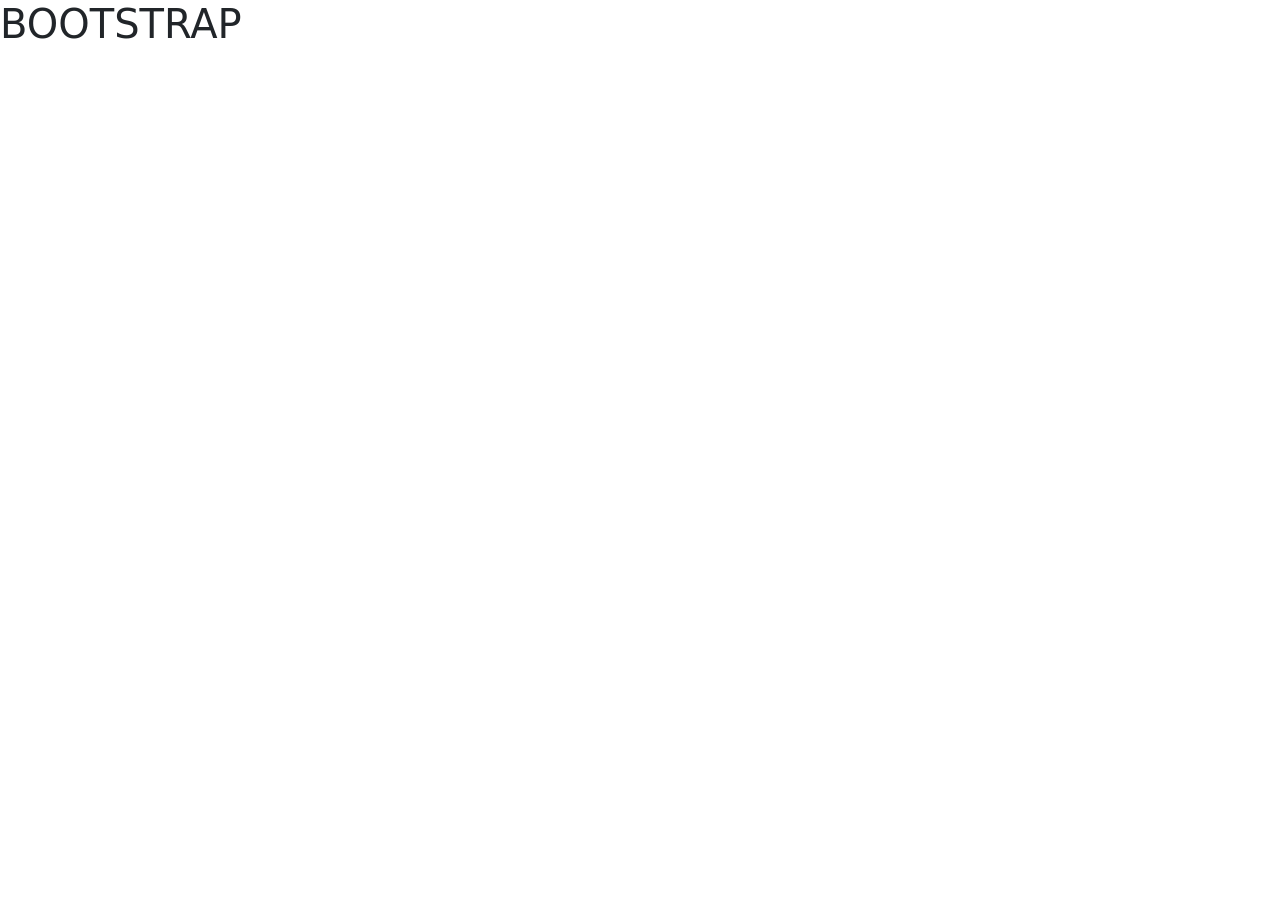
==== index.html @ fb4cb41c "inicio repo" ====
<!DOCTYPE html>
<html lang="en">
<head>
    <meta charset="UTF-8">
    <meta name="viewport" content="width=device-width, initial-scale=1.0">
    <title>Document</title>
    <link href="https://cdn.jsdelivr.net/npm/bootstrap@5.3.8/dist/css/bootstrap.min.css" rel="stylesheet" integrity="sha384-sRIl4kxILFvY47J16cr9ZwB07vP4J8+LH7qKQnuqkuIAvNWLzeN8tE5YBujZqJLB" crossorigin="anonymous">
</head>
<body>
    <h1>BOOTSTRAP</h1>

    <script src="https://cdn.jsdelivr.net/npm/bootstrap@5.3.8/dist/js/bootstrap.bundle.min.js" integrity="sha384-FKyoEForCGlyvwx9Hj09JcYn3nv7wiPVlz7YYwJrWVcXK/BmnVDxM+D2scQbITxI" crossorigin="anonymous"></script>
</body>
</html>
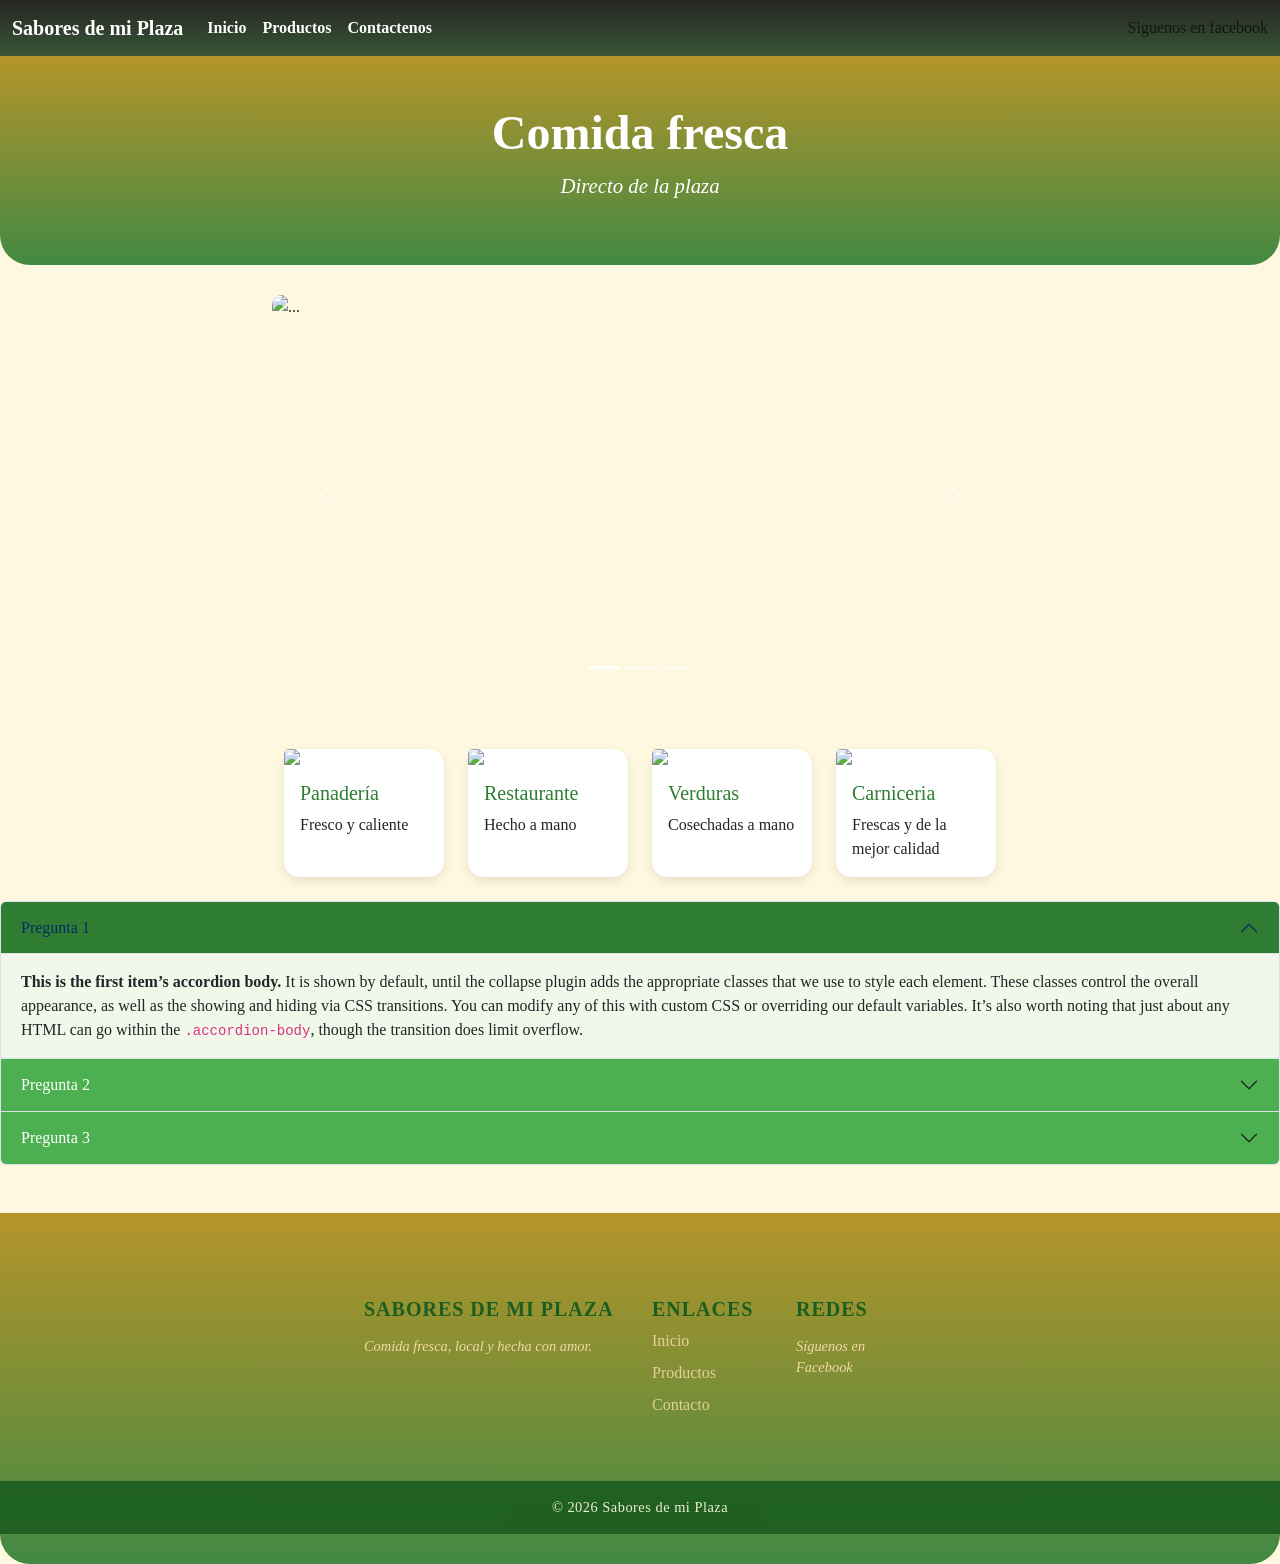
==== commit 0eff6899: "ultimos cambios" ====
--- a/index.html
+++ b/index.html
@@ -1,14 +1,235 @@
 <!DOCTYPE html>
 <html lang="en">
+
 <head>
-    <meta charset="UTF-8">
-    <meta name="viewport" content="width=device-width, initial-scale=1.0">
-    <title>Document</title>
-    <link href="https://cdn.jsdelivr.net/npm/bootstrap@5.3.8/dist/css/bootstrap.min.css" rel="stylesheet" integrity="sha384-sRIl4kxILFvY47J16cr9ZwB07vP4J8+LH7qKQnuqkuIAvNWLzeN8tE5YBujZqJLB" crossorigin="anonymous">
+  <meta charset="UTF-8">
+  <meta name="viewport" content="width=device-width, initial-scale=1.0">
+  <title>Sabores de mi plaza</title>
+  <link href="https://cdn.jsdelivr.net/npm/bootstrap@5.3.8/dist/css/bootstrap.min.css" rel="stylesheet"
+    integrity="sha384-sRIl4kxILFvY47J16cr9ZwB07vP4J8+LH7qKQnuqkuIAvNWLzeN8tE5YBujZqJLB" crossorigin="anonymous">
+
+    <link rel="preconnect" href="https://fonts.googleapis.com">
+<link rel="preconnect" href="https://fonts.gstatic.com" crossorigin>
+<link href="https://fonts.googleapis.com/css2?family=Edu+VIC+WA+NT+Hand:wght@400..700&display=swap" rel="stylesheet">
+
+
+    <link rel="stylesheet" href="styles.css">
 </head>
+
 <body>
-    <h1>BOOTSTRAP</h1>
-
-    <script src="https://cdn.jsdelivr.net/npm/bootstrap@5.3.8/dist/js/bootstrap.bundle.min.js" integrity="sha384-FKyoEForCGlyvwx9Hj09JcYn3nv7wiPVlz7YYwJrWVcXK/BmnVDxM+D2scQbITxI" crossorigin="anonymous"></script>
+
+  <nav class="navbar navbar-expand-lg bg-body-tertiary">
+    <div class="container-fluid">
+      <a class="navbar-brand" href="#">Sabores de mi Plaza</a>
+      <button class="navbar-toggler" type="button" data-bs-toggle="collapse" data-bs-target="#navbarText"
+        aria-controls="navbarText" aria-expanded="false" aria-label="Toggle navigation">
+        <span class="navbar-toggler-icon"></span>
+      </button>
+      <div class="collapse navbar-collapse" id="navbarText">
+        <ul class="navbar-nav me-auto mb-2 mb-lg-0">
+          <li class="nav-item">
+            <a class="nav-link active" aria-current="page" href="./index.html">Inicio</a>
+          </li>
+          <li class="nav-item">
+            <a class="nav-link" href="./productos.html">Productos</a>
+          </li>
+          <li class="nav-item">
+            <a class="nav-link" href="./contacto.html">Contactenos</a>
+          </li>
+        </ul>
+        <span class="navbar-text">
+          Siguenos en facebook
+        </span>
+      </div>
+    </div>
+  </nav>
+
+
+  <section class="bg-info text-white text-center p-5">
+    <h1>Comida fresca</h1>
+    <p>Directo de la plaza</p>
+    <!-- <a class="btn btn-primary">Ver productos</a> -->
+  </section>
+
+
+
+  <div class="container">
+    <div class="row justify-content-center">
+      <div class="col-8">
+        <div id="carouselExampleIndicators" class="carousel slide" data-bs-ride="carousel">
+          <div class="carousel-indicators">
+            <button type="button" data-bs-target="#carouselExampleIndicators" data-bs-slide-to="0" class="active"
+              aria-current="true" aria-label="Slide 1"></button>
+            <button type="button" data-bs-target="#carouselExampleIndicators" data-bs-slide-to="1"
+              aria-label="Slide 2"></button>
+            <button type="button" data-bs-target="#carouselExampleIndicators" data-bs-slide-to="2"
+              aria-label="Slide 3"></button>
+          </div>
+          <div class="carousel-inner">
+            <div class="carousel-item active">
+              <img
+                src="https://images.unsplash.com/photo-1605000797499-95a51c5269ae?q=80&w=1171&auto=format&fit=crop&ixlib=rb-4.1.0&ixid=M3wxMjA3fDB8MHxwaG90by1wYWdlfHx8fGVufDB8fHx8fA%3D%3D"
+                class="d-block w-100" alt="...">
+            </div>
+            <div class="carousel-item">
+              <img
+                src="https://images.unsplash.com/photo-1599385108614-86b8fce547ef?q=80&w=1170&auto=format&fit=crop&ixlib=rb-4.1.0&ixid=M3wxMjA3fDB8MHxwaG90by1wYWdlfHx8fGVufDB8fHx8fA%3D%3D"
+                class="d-block w-100" alt="...">
+            </div>
+            <div class="carousel-item">
+              <img
+                src="https://plus.unsplash.com/premium_photo-1678344176441-988d2e31455b?q=80&w=1171&auto=format&fit=crop&ixlib=rb-4.1.0&ixid=M3wxMjA3fDB8MHxwaG90by1wYWdlfHx8fGVufDB8fHx8fA%3D%3D"
+                class="d-block w-100" alt="...">
+            </div>
+          </div>
+          <button class="carousel-control-prev" type="button" data-bs-target="#carouselExampleIndicators"
+            data-bs-slide="prev">
+            <span class="carousel-control-prev-icon" aria-hidden="true"></span>
+            <span class="visually-hidden">Previous</span>
+          </button>
+          <button class="carousel-control-next" type="button" data-bs-target="#carouselExampleIndicators"
+            data-bs-slide="next">
+            <span class="carousel-control-next-icon" aria-hidden="true"></span>
+            <span class="visually-hidden">Next</span>
+          </button>
+        </div>
+
+        <br>
+
+
+
+        <div class="container">
+          <div class="row">
+            <div class="col-12 col-md-6   col-lg-3 ">
+              <div class="card h-100">
+                <img class="card-img-top"
+                  src="https://plus.unsplash.com/premium_photo-1665669263531-cdcbe18e7fe4?q=80&w=925&auto=format&fit=crop&ixlib=rb-4.1.0&ixid=M3wxMjA3fDB8MHxwaG90by1wYWdlfHx8fGVufDB8fHx8fA%3D%3D">
+                <div class="card-body">
+                  <h5 class="card-title">Panadería</h5>
+                  <p class="card-text">Fresco y caliente</p>
+                </div>
+              </div>
+            </div>
+
+            <div class="col-12 col-md-6  col-lg-3">
+              <div class="card h-100">
+                <img class="card-img-top"
+                  src="https://plus.unsplash.com/premium_photo-1683121624323-0c5bf3ca6af2?q=80&w=1170&auto=format&fit=crop&ixlib=rb-4.1.0&ixid=M3wxMjA3fDB8MHxwaG90by1wYWdlfHx8fGVufDB8fHx8fA%3D%3D">
+                <div class="card-body">
+                  <h5 class="card-title">Restaurante</h5>
+                  <p class="card-text">Hecho a mano</p>
+                </div>
+              </div>
+            </div>
+
+            <div class="col-12 col-md-6  col-lg-3">
+              <div class="card h-100">
+                <img class="card-img-top"
+                  src="https://images.unsplash.com/photo-1685399246585-a40f21046906?q=80&w=1171&auto=format&fit=crop&ixlib=rb-4.1.0&ixid=M3wxMjA3fDB8MHxwaG90by1wYWdlfHx8fGVufDB8fHx8fA%3D%3D">
+                <div class="card-body">
+                  <h5 class="card-title">Verduras</h5>
+                  <p class="card-text">Cosechadas a mano</p>
+                </div>
+              </div>
+            </div>
+
+            <div class="col-12 col-md-6 col-lg-3">
+              <div class="card h-100">
+                <img class="card-img-top"
+                  src="https://images.unsplash.com/photo-1589372545389-bb4d9d138bdb?q=80&w=1176&auto=format&fit=crop&ixlib=rb-4.1.0&ixid=M3wxMjA3fDB8MHxwaG90by1wYWdlfHx8fGVufDB8fHx8fA%3D%3D">
+                <div class="card-body">
+                  <h5 class="card-title">Carniceria</h5>
+                  <p class="card-text">Frescas y de la mejor calidad</p>
+                </div>
+              </div>
+            </div>
+          </div>
+        </div>
+      </div>
+    </div>
+  </div>
+
+<br>
+ 
+
+<div class="accordion" id="accordionExample">
+  <div class="accordion-item">
+    <h2 class="accordion-header">
+      <button class="accordion-button" type="button" data-bs-toggle="collapse" data-bs-target="#collapseOne" aria-expanded="true" aria-controls="collapseOne">
+        Pregunta 1
+      </button>
+    </h2>
+    <div id="collapseOne" class="accordion-collapse collapse show" data-bs-parent="#accordionExample">
+      <div class="accordion-body">
+        <strong>This is the first item’s accordion body.</strong> It is shown by default, until the collapse plugin adds the appropriate classes that we use to style each element. These classes control the overall appearance, as well as the showing and hiding via CSS transitions. You can modify any of this with custom CSS or overriding our default variables. It’s also worth noting that just about any HTML can go within the <code>.accordion-body</code>, though the transition does limit overflow.
+      </div>
+    </div>
+  </div>
+  <div class="accordion-item">
+    <h2 class="accordion-header">
+      <button class="accordion-button collapsed" type="button" data-bs-toggle="collapse" data-bs-target="#collapseTwo" aria-expanded="false" aria-controls="collapseTwo">
+        Pregunta 2
+      </button>
+    </h2>
+    <div id="collapseTwo" class="accordion-collapse collapse" data-bs-parent="#accordionExample">
+      <div class="accordion-body">
+        <strong>This is the second item’s accordion body.</strong> It is hidden by default, until the collapse plugin adds the appropriate classes that we use to style each element. These classes control the overall appearance, as well as the showing and hiding via CSS transitions. You can modify any of this with custom CSS or overriding our default variables. It’s also worth noting that just about any HTML can go within the <code>.accordion-body</code>, though the transition does limit overflow.
+      </div>
+    </div>
+  </div>
+  <div class="accordion-item">
+    <h2 class="accordion-header">
+      <button class="accordion-button collapsed" type="button" data-bs-toggle="collapse" data-bs-target="#collapseThree" aria-expanded="false" aria-controls="collapseThree">
+        Pregunta 3
+      </button>
+    </h2>
+    <div id="collapseThree" class="accordion-collapse collapse" data-bs-parent="#accordionExample">
+      <div class="accordion-body">
+        <strong>This is the third item’s accordion body.</strong> It is hidden by default, until the collapse plugin adds the appropriate classes that we use to style each element. These classes control the overall appearance, as well as the showing and hiding via CSS transitions. You can modify any of this with custom CSS or overriding our default variables. It’s also worth noting that just about any HTML can go within the <code>.accordion-body</code>, though the transition does limit overflow.
+      </div>
+    </div>
+  </div>
+</div>
+
+
+  <footer class="bg-info text-center text-lg-start mt-5">
+    <div class="container p-4">
+      <div class="row">
+        <div class="col-lg-6 col-md-12 mb-4">
+          <h5 class="text-uppercase">Sabores de mi Plaza</h5>
+          <p>
+            Comida fresca, local y hecha con amor.
+          </p>
+        </div>
+
+
+        <div class="col-lg-3 col-md-6 mb-4">
+          <h5 class="text-uppercase">Enlaces</h5>
+          <ul class="list-unstyled">
+            <li><a href="./index.html" class="text">Inicio</a></li>
+            <li><a href="./productos.html">Productos</a></li>
+            <li><a href="./contacto.html">Contacto</a></li>
+          </ul>
+        </div>
+
+
+        <div class="col-lg-3 col-md-6 mb-4">
+          <h5 class="text-uppercase">Redes</h5>
+          <p>Síguenos en Facebook</p>
+        </div>
+
+      </div>
+    </div>
+
+    <div class="text-center p-3 bg-secondary text-white">
+      © 2026 Sabores de mi Plaza
+    </div>
+  </footer>
+
+
+  <script src="https://cdn.jsdelivr.net/npm/bootstrap@5.3.8/dist/js/bootstrap.bundle.min.js"
+    integrity="sha384-FKyoEForCGlyvwx9Hj09JcYn3nv7wiPVlz7YYwJrWVcXK/BmnVDxM+D2scQbITxI"
+    crossorigin="anonymous"></script>
 </body>
-</html>
+
+</html>
--- a/styles.css
+++ b/styles.css
@@ -0,0 +1,294 @@
+/* 🎨 Colores base (puedes cambiarlos fácil) */
+:root {
+  --verde: #4CAF50;
+  --verde-oscuro: #2e7d32;
+  --madera: #8d6e63;
+  --crema: #fff8e1;
+  --naranja: #ce953f;
+}
+
+/* 🌿 Fondo general */
+body {
+  background-color: var(--crema);
+  font-family: "Edu VIC WA NT Hand", cursive;
+  font-optical-sizing: auto;
+  font-weight: <weight>;
+  font-style: normal;
+}
+
+/* 🧺 NAVBAR */
+.navbar {
+  background-color: var(--verde) !important;
+}
+
+.navbar{
+  background: linear-gradient(
+    rgba(0, 0, 0, 0.85),
+    rgba(34, 68, 36, 0.9)
+  ) !important;
+ 
+}
+
+
+.navbar a {
+  color: white !important;
+  font-weight: bold;
+}
+
+/* 🥬 TABLAS */
+.table {
+  background-color: white;
+  border-radius: 10px;
+  overflow: hidden;
+}
+.table thead {
+  background-color: var(--verde);
+  color: white;
+}
+.table-hover tbody tr:hover {
+  background-color: #e8f5e9;
+}
+
+/* 🧾 BADGES (estado productos) */
+.badge {
+  font-size: 0.9rem;
+  padding: 6px 10px;
+  border-radius: 20px;
+}
+
+/* 🧱 CARDS (puestos del mercado) */
+.card {
+  border: none;
+  border-radius: 15px;
+  box-shadow: 0 4px 10px rgba(0,0,0,0.1);
+}
+.card-title {
+  color: var(--verde-oscuro);
+}
+
+/* 🎠 CAROUSEL */
+.carousel-item img {
+  height: 400px;
+  object-fit: cover;
+  border-radius: 10px;
+}
+
+/* ❓ FAQ (accordion) */
+.accordion-button {
+  background-color: var(--verde);
+  color: white;
+}
+.accordion-button:not(.collapsed) {
+  background-color: var(--verde-oscuro);
+}
+.accordion-body {
+  background-color: #f1f8e9;
+}
+
+.accordion-button
+
+/* 🔘 BOTONES */
+.btn-primary {
+  background-color: var(--naranja);
+  border: none;
+}
+.btn-primary:hover {
+  background-color: #e68900;
+}
+
+/* 📦 CONTENEDORES */
+.container {
+  margin-top: 30px;
+}
+
+/* 🧾 LIST GROUP (menú de productos tipo mercado) */
+.list-group-item {
+  background-color: #fff8e1;
+  border: 1px solid #d7ccc8;
+  color: #4e342e;
+  font-weight: 500;
+  transition: all 0.3s ease;
+}
+
+.list-group-item:hover {
+  background-color: #c8e6c9;
+  color: #1b5e20;
+  cursor: pointer;
+}
+
+.list-group-item.active {
+  background-color: var(--verde);
+  border-color: var(--verde-oscuro);
+  color: white;
+}
+
+
+/* 🥕 FORMULARIOS */
+form {
+  background-color: #ffffff;
+  padding: 20px;
+  border-radius: 15px;
+  box-shadow: 0 3px 8px rgba(0,0,0,0.1);
+}
+
+.form-label {
+  font-weight: bold;
+  color: #4e342e;
+}
+
+.form-control {
+  border-radius: 10px;
+  border: 1px solid #c8e6c9;
+}
+
+.form-control:focus {
+  border-color: var(--verde);
+  box-shadow: 0 0 5px rgba(76, 175, 80, 0.5);
+}
+
+
+
+.btn-primary {
+  background: linear-gradient(135deg, #ff9800, #1e6b11);
+  border: none;
+  border-radius: 25px;
+  padding: 12px;
+  font-weight: bold;
+  letter-spacing: 1px;
+  color: white;
+  transition: all 0.3s ease;
+}
+
+/* 🌿 HOVER */
+.btn-primary:hover {
+  background: linear-gradient(135deg, #a7ada7, #0c6410);
+  transform: scale(1.03);
+  box-shadow: 0 4px 10px rgba(0,0,0,0.2);
+}
+
+/* 👆 CLICK */
+.btn-primary:active {
+  transform: scale(0.98);
+  box-shadow: 0 2px 5px rgba(0,0,0,0.2);
+}
+
+/* 🎯 FOCO (accesibilidad) */
+.btn-primary:focus {
+  outline: none;
+  box-shadow: 0 0 0 3px rgba(58, 150, 61, 0.5);
+}
+
+
+/* 🌽 HERO SECTION (Comida fresca) */
+.bg-info {
+  background: linear-gradient(
+    rgba(168, 131, 10, 0.85),
+    rgba(46, 125, 50, 0.9)
+  ) !important;
+  border-radius: 0 0 30px 30px;
+}
+
+.bg-info h1 {
+  font-size: 3rem;
+  font-weight: bold;
+}
+
+.bg-info p {
+  font-size: 1.3rem;
+  font-style: italic;
+}
+
+
+/* 🪵 FOOTER */
+footer {
+  background-color: var(--madera);
+  color: #fff8e1;
+  padding: 30px 0;
+  margin-top: 40px;
+}
+
+footer h5 {
+  color: #ffe0b2;
+}
+
+
+
+footer a:hover {
+  color: #ffcc80;
+}
+
+footer hr {
+  border-color: rgba(255,255,255,0.2);
+}
+
+/* 📅 TEXTO FINAL (copyright) */
+footer p:last-of-type {
+  font-size: 0.9rem;
+  color: #ffe0b2;
+  opacity: 0.8;
+  margin-top: 15px;
+}
+
+/* 📏 Línea divisora más elegante */
+footer hr {
+  width: 60%;
+  margin: 20px auto;
+  border: none;
+  height: 1px;
+  background: linear-gradient(to right, transparent, #ffe0b2, transparent);
+}
+
+/* 🧺 CONTENIDO GENERAL MÁS ORDENADO */
+footer .container {
+  max-width: 600px;
+}
+
+/* 🧾 TÍTULO MÁS PRO */
+footer h5 {
+  font-weight: bold;
+  letter-spacing: 1px;
+  color: #1b5e20;
+}
+
+/* 🍃 DESCRIPCIÓN */
+footer p:first-of-type {
+  font-style: italic;
+  opacity: 0.9;
+}
+
+/* 📅 BARRA FINAL FOOTER */
+footer .bg-secondary {
+  background-color: #1a5c1e !important; /* madera oscura */
+  color: #fff8e1 !important;
+  font-size: 0.9rem;
+  letter-spacing: 0.5px;
+}
+
+/* efecto sutil */
+footer .bg-secondary p,
+footer .bg-secondary {
+  opacity: 0.9;
+}
+/* 🔗 ENLACES FOOTER */
+footer a {
+  color: #ffe0b2;
+  text-decoration: none;
+  transition: all 0.3s ease;
+  font-weight: 500;
+  opacity: 0.8;
+}
+
+/* hover tipo mercado */
+footer a:hover {
+  color: #2e7d32 !important;
+  padding-left: 5px;
+}
+
+/* efecto activo */
+footer a:active {
+  color: #ff9800 !important;
+}
+
+footer ul li {
+  margin-bottom: 8px;
+}
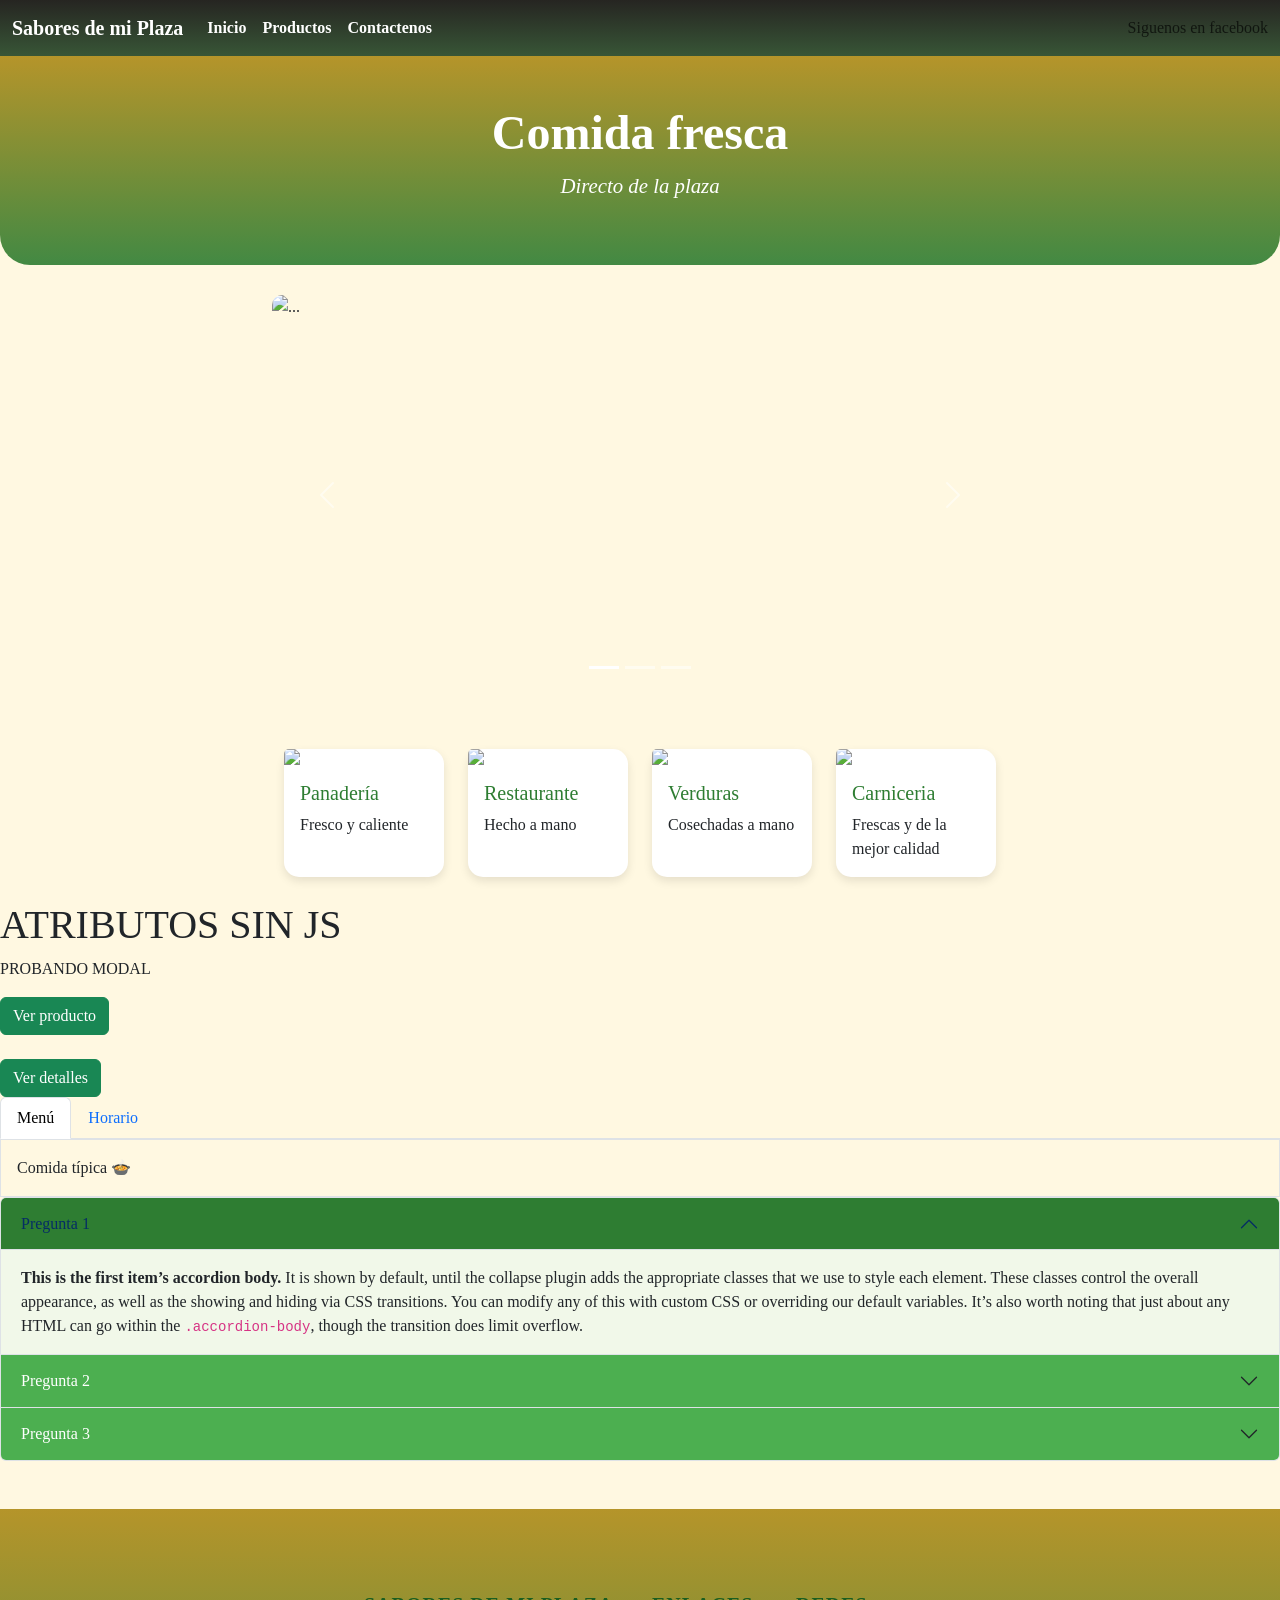
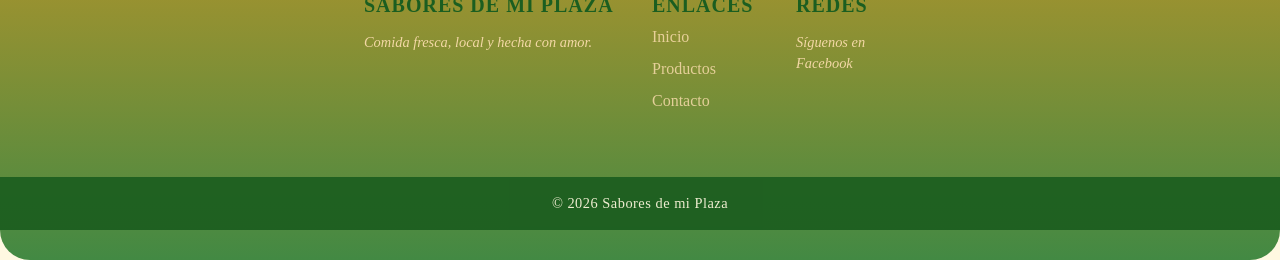
==== commit fe526782: "probando modal" ====
--- a/index.html
+++ b/index.html
@@ -150,7 +150,56 @@
   </div>
 
 <br>
- 
+ <H1>ATRIBUTOS SIN JS </H1>
+<p>PROBANDO MODAL</p>
+<button class="btn btn-success" data-bs-toggle="modal" data-bs-target="#miModal">
+  Ver producto
+</button>
+
+<BR>
+<BR>
+
+<button class="btn btn-success" data-bs-toggle="modal" data-bs-target="#producto1">
+  Ver detalles
+</button>
+
+<div class="modal fade" id="producto1">
+  <div class="modal-dialog">
+    <div class="modal-content">
+      
+      <div class="modal-header">
+        <h5 class="modal-title">Frutas frescas</h5>
+        <button class="btn-close" data-bs-dismiss="modal"></button>
+      </div>
+
+      <div class="modal-body">
+        Directo de la plaza 🍎🍌
+      </div>
+
+    </div>
+  </div>
+</div>
+
+
+<ul class="nav nav-tabs">
+  <li class="nav-item">
+    <button class="nav-link active" data-bs-toggle="tab" data-bs-target="#menu">Menú</button>
+  </li>
+  <li class="nav-item">
+    <button class="nav-link" data-bs-toggle="tab" data-bs-target="#horario">Horario</button>
+  </li>
+</ul>
+
+<div class="tab-content p-3 border">
+  <div class="tab-pane fade show active" id="menu">
+    Comida típica 🍲
+  </div>
+  <div class="tab-pane fade" id="horario">
+    6am - 6pm
+  </div>
+</div>
+
+
 
 <div class="accordion" id="accordionExample">
   <div class="accordion-item">
